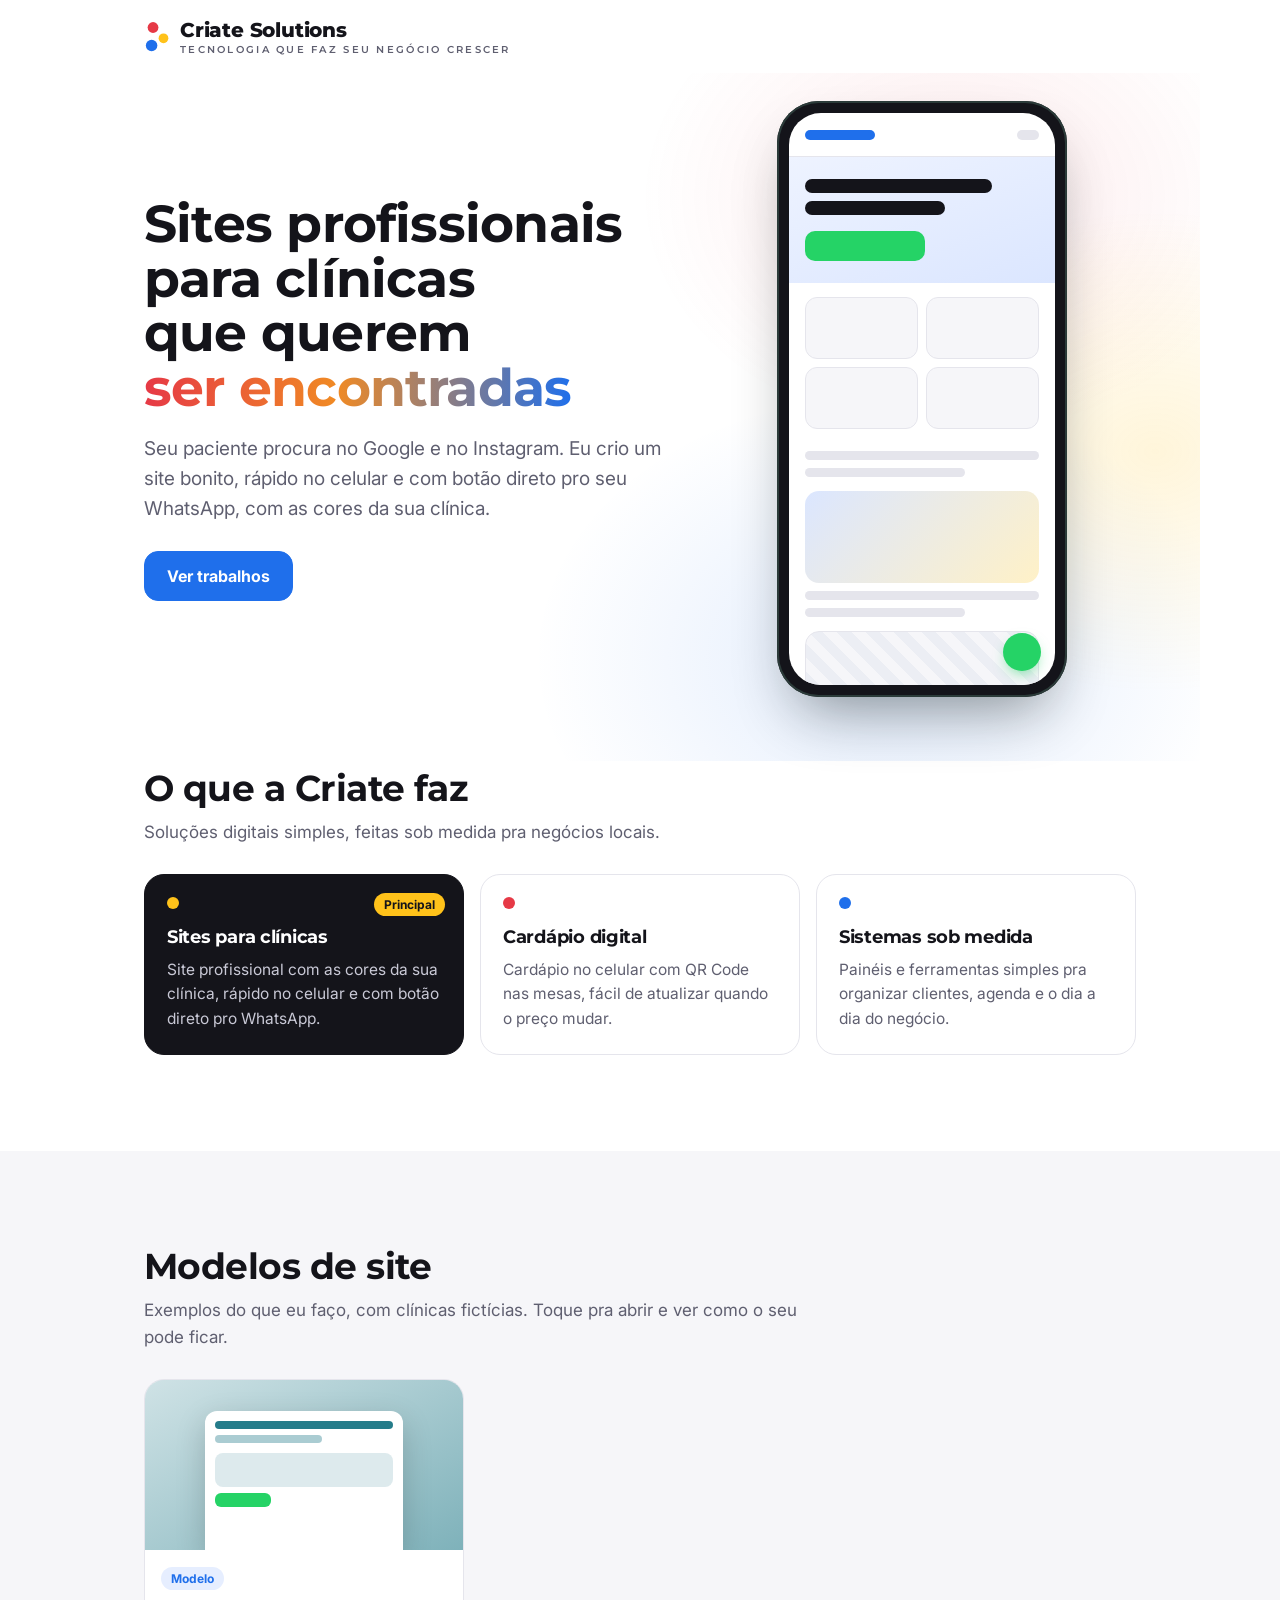
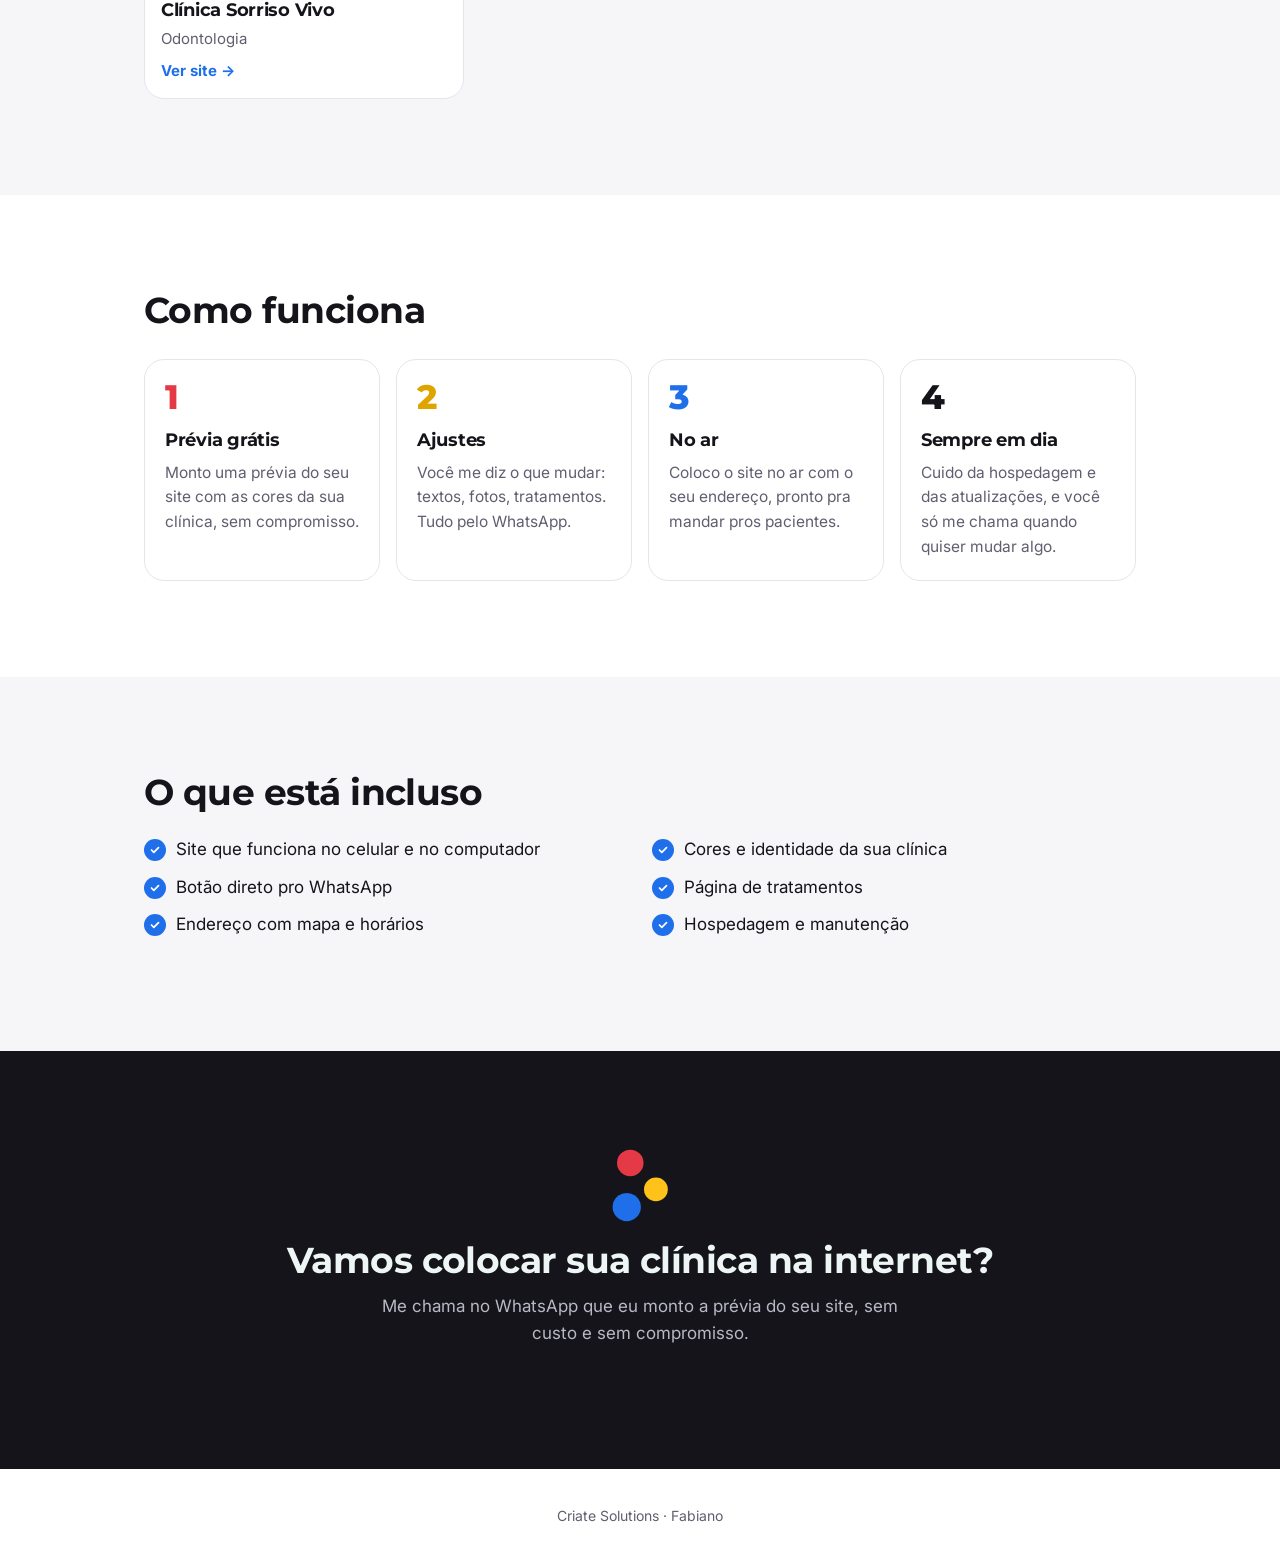
==== index.html @ 2445bb3c "Site da Criate Solutions: portfólio, painel e 3 modelos Co-Authored-By: Claude Opus 5.5 <noreply@ant" ====
<!DOCTYPE html>
<html lang="pt-BR">
<head>
<meta charset="utf-8">
<meta name="viewport" content="width=device-width,initial-scale=1">
<meta name="description" content="Criate Solutions: sites profissionais para clínicas, com botão direto pro WhatsApp e as cores da sua marca.">
<link rel="icon" href="data:image/svg+xml,%3Csvg xmlns=%22http://www.w3.org/2000/svg%22 viewBox=%220 0 32 32%22%3E%3Crect width=%2232%22 height=%2232%22 rx=%228%22 fill=%22white%22/%3E%3Ccircle cx=%2213.6%22 cy=%229.6%22 r=%224%22 fill=%22%23E63946%22/%3E%3Ccircle cx=%2221.3%22 cy=%2217.6%22 r=%223.6%22 fill=%22%23FFC21A%22/%3E%3Ccircle cx=%2212.5%22 cy=%2222.9%22 r=%224.3%22 fill=%22%231F6FEB%22/%3E%3C/svg%3E">
<title>Criate Solutions</title>
<link rel="preconnect" href="https://fonts.googleapis.com">
<link href="https://fonts.googleapis.com/css2?family=Inter:wght@400..700&family=Montserrat:wght@600;700;800&display=swap" rel="stylesheet">
<style>
/* VOICE: confiável e acolhedor, pra um dentista decidir em um minuto no celular
   IDEA: um cartão de visita que vira vitrine: cada trabalho aparece como um mini site no celular
   PICTURE: um celular grande no topo mostrando um site de clínica em construção, com os blocos montando
   COLOUR and TYPE: branco, tinta verde-escura, menta como destaque, faixa escura no final; Sora + DM Sans
   LAYOUT: hero com celular, trabalhos em grade, como funciona em passos, incluso, chamada final */
:root{color-scheme:light;--bg:#fff;--soft:#F6F6F9;--ink:#14141A;--mut:#5f5f70;--line:#E5E5EC;--pri:#1F6FEB;--pri2:#5B8DFF;--dark:#14141A;--red:#E63946;--yel:#FFC21A;--blu:#1F6FEB}
*{box-sizing:border-box;min-width:0}[hidden]{display:none!important}
body{margin:0;background:var(--bg);color:var(--ink);font:17px/1.6 Inter,system-ui,sans-serif;overflow-x:clip}
h1,h2,h3{font-family:Montserrat,sans-serif;letter-spacing:-.015em;margin:0}
h1{font-size:clamp(34px,8vw,52px);line-height:1.05;text-wrap:balance}
h2{font-size:clamp(26px,5.5vw,36px);line-height:1.1;text-wrap:balance}
h3{font-size:18px}
.wrap{max-width:1120px;margin:0 auto;padding:0 max(5vw,18px)}
.band{padding:clamp(48px,8vw,96px) 0}
.top{display:flex;justify-content:space-between;align-items:center;padding:18px 0}
.logo{font:800 20px Montserrat,sans-serif;display:flex;align-items:center;gap:10px;letter-spacing:-.01em}
.logo .dots{width:26px;height:31px;flex:none}
.logo small{display:block;font:600 9.5px Montserrat,sans-serif;letter-spacing:.24em;color:var(--mut);margin-top:2px}
.btn{font:700 16px Inter,sans-serif;display:inline-flex;align-items:center;justify-content:center;gap:8px;min-height:50px;padding:0 22px;border-radius:14px;text-decoration:none;border:1px solid var(--line);background:#fff;color:var(--ink);cursor:pointer}
.btn.pri{background:var(--pri);border-color:var(--pri);color:#fff}
.btn.wa{background:#25d366;border-color:#25d366;color:#06301a}
.btn:focus-visible,input:focus-visible,textarea:focus-visible{outline:3px solid var(--pri2);outline-offset:2px}
.hero{display:grid;grid-template-columns:minmax(0,1.1fr) minmax(0,.9fr);gap:40px;align-items:center;padding:28px max(5vw,18px) 64px;background:radial-gradient(40% 50% at 78% 18%,rgba(230,57,70,.10),transparent 70%),radial-gradient(40% 50% at 96% 55%,rgba(255,194,26,.16),transparent 70%),radial-gradient(45% 55% at 72% 85%,rgba(31,111,235,.13),transparent 70%)}
h1 em{font-style:normal;background:linear-gradient(90deg,var(--red),#f08a24 45%,var(--blu));-webkit-background-clip:text;background-clip:text;color:transparent}
.hero p.lead{font-size:19px;color:var(--mut);margin:18px 0 26px;max-width:34em}
.cta{display:flex;gap:10px;flex-wrap:wrap}
.phone{justify-self:center;width:min(290px,72vw);aspect-ratio:9/18.5;border-radius:42px;background:var(--dark);padding:12px;box-shadow:0 30px 60px -20px rgba(11,20,19,.45),inset 0 0 0 2px #2b3b39;position:relative}
.screen{height:100%;border-radius:32px;background:#fff;overflow:hidden;display:flex;flex-direction:column}
.s-nav{height:44px;display:flex;align-items:center;justify-content:space-between;padding:0 16px;border-bottom:1px solid var(--line)}
.s-nav b{width:70px;height:10px;border-radius:5px;background:var(--pri)}.s-nav i{width:22px;height:10px;border-radius:5px;background:var(--line)}
.s-hero{background:linear-gradient(160deg,#eef3ff,#dbe6ff);padding:22px 16px;display:grid;gap:8px}
.s-hero b{height:14px;border-radius:7px;background:var(--ink);width:80%}.s-hero b+b{width:60%}
.s-hero span{height:30px;width:120px;border-radius:10px;background:#25d366;margin-top:8px}
.s-grid{display:grid;grid-template-columns:1fr 1fr;gap:8px;padding:14px 16px}
.s-grid div{height:62px;border-radius:12px;background:var(--soft);border:1px solid var(--line)}
.s-row{margin:0 16px;height:9px;border-radius:5px;background:var(--line);margin-top:8px}.s-row.s{width:60%}
.screen{position:relative}
.s-vp{flex:1;overflow:hidden;position:relative}
.s-foto{margin:14px 16px 0;height:92px;border-radius:14px;background:linear-gradient(135deg,#dbe6ff,#fff1c7)}
.s-map{margin:14px 16px 16px;height:70px;border-radius:14px;background:repeating-linear-gradient(45deg,var(--soft) 0 10px,#eceef4 10px 20px);border:1px solid var(--line)}
.s-wa{position:absolute;right:14px;bottom:14px;width:38px;height:38px;border-radius:50%;background:#25d366;box-shadow:0 6px 14px -4px rgba(37,211,102,.6)}
.s-wa::after{content:"";position:absolute;inset:0;border-radius:50%;border:2px solid #25d366;opacity:0}
@media (prefers-reduced-motion:no-preference){
.phone{animation:flutua 7s ease-in-out infinite;will-change:transform}
@keyframes flutua{0%,100%{transform:translateY(0) rotate(-1.2deg)}50%{transform:translateY(-10px) rotate(1deg)}}
.s-scroll{animation:rola 16s cubic-bezier(.45,0,.25,1) 1.2s infinite;will-change:transform}
@keyframes rola{0%,14%{transform:translateY(0)}42%,58%{transform:translateY(-32%)}86%,100%{transform:translateY(0)}}
.s-wa{animation:bate 3.2s ease-in-out infinite}
.s-wa::after{animation:onda 3.2s ease-out infinite}
@keyframes bate{0%,70%,100%{transform:scale(1)}78%{transform:scale(1.08)}86%{transform:scale(.97)}}
@keyframes onda{0%,70%{transform:scale(1);opacity:0}74%{opacity:.6}100%{transform:scale(1.9);opacity:0}}
.s-hero,.s-grid div,.s-row{animation:build .7s ease both}.s-grid div:nth-child(2){animation-delay:.15s}.s-grid div:nth-child(3){animation-delay:.3s}.s-grid div:nth-child(4){animation-delay:.45s}.s-row{animation-delay:.6s}@keyframes build{from{opacity:0;transform:translateY(10px)}}}
.soft{background:var(--soft)}
.svcs{display:grid;grid-template-columns:repeat(3,minmax(0,1fr));gap:16px;margin-top:28px}
.svc{padding:22px;border-radius:20px;background:#fff;border:1px solid var(--line);position:relative}
.svc i{display:block;width:12px;height:12px;border-radius:50%;margin-bottom:14px}
.svc p{margin:6px 0 0;color:var(--mut);font-size:15.5px}
.svc.main{background:var(--ink);color:#fff;border-color:var(--ink)}.svc.main p{color:#c9c9d6}
.svc .tag{position:absolute;top:18px;right:18px;font-size:12px;font-weight:700;background:var(--yel);color:var(--ink);border-radius:99px;padding:2px 10px}
.sub{color:var(--mut);margin:10px 0 0;max-width:40em}
.works{display:grid;grid-template-columns:repeat(auto-fill,minmax(250px,1fr));gap:16px;margin-top:28px}
.work{background:#fff;border:1px solid var(--line);border-radius:20px;overflow:hidden;text-decoration:none;color:inherit;display:block}
.thumb{height:170px;display:grid;place-items:center;position:relative;overflow:hidden}
.mini{width:62%;height:82%;background:#fff;border-radius:12px 12px 0 0;align-self:end;box-shadow:0 10px 30px rgba(0,0,0,.18);padding:10px;display:grid;gap:6px;align-content:start}
.mini b{height:8px;border-radius:4px;background:currentColor;opacity:.9}.mini b.s{width:60%;opacity:.35}
.mini span{height:34px;border-radius:8px;background:currentColor;opacity:.14;margin-top:4px}
.mini em{width:56px;height:14px;border-radius:6px;background:#25d366}
.work .info{padding:14px 16px}
.work .info p{margin:2px 0 0;color:var(--mut);font-size:15px}
.work .go{color:var(--pri);font-weight:700;font-size:15px;margin-top:8px;display:inline-block}
.steps{display:grid;grid-template-columns:repeat(4,minmax(0,1fr));gap:16px;margin-top:28px}
.step{padding:20px;border-radius:20px;background:#fff;border:1px solid var(--line)}
.step:nth-child(4n+1) b{color:var(--red)}.step:nth-child(4n+2) b{color:#E0A400}.step:nth-child(4n+3) b{color:var(--blu)}
.step b{font:800 34px Montserrat,sans-serif;color:var(--ink);display:block;line-height:1}
.step h3{margin-top:12px}.step p{margin:6px 0 0;color:var(--mut);font-size:15.5px}
.inc{display:grid;grid-template-columns:repeat(2,minmax(0,1fr));gap:10px 24px;margin-top:24px;padding:0;list-style:none}
.inc li{display:flex;gap:10px;align-items:flex-start}
.inc li::before{content:"";flex:none;width:22px;height:22px;margin-top:3px;border-radius:50%;background:var(--pri) url("data:image/svg+xml,%3Csvg xmlns='http://www.w3.org/2000/svg' viewBox='0 0 24 24' fill='none' stroke='white' stroke-width='3' stroke-linecap='round' stroke-linejoin='round'%3E%3Cpath d='M6 12l4 4 8-8'/%3E%3C/svg%3E") center/14px no-repeat}
.final{background:var(--dark);color:#eef6f5;text-align:center}
.final{position:relative;overflow:hidden}.final .dots{width:64px;height:76px;margin:0 auto 18px;display:block}
.final p{color:#b9b9c6;margin:12px auto 26px;max-width:32em}
.foot{padding:22px 0;color:var(--mut);font-size:14px;text-align:center}
.mod{display:inline-block;font-size:12px;font-weight:700;color:var(--pri);background:#e6eeff;border-radius:99px;padding:2px 10px;margin-bottom:6px}
.empty{border:1px dashed var(--line);border-radius:20px;padding:24px;color:var(--mut);text-align:center;margin-top:24px}
@media(max-width:820px){.svcs{grid-template-columns:1fr}.hero{grid-template-columns:1fr;padding-top:8px;gap:28px}.phone{order:-1;width:min(230px,60vw)}.steps{grid-template-columns:repeat(2,minmax(0,1fr))}}
@media(max-width:520px){.steps,.inc,.two{grid-template-columns:1fr}.cta .btn{flex:1}}
</style>
</head>
<body>
<div class="wrap"><div class="top"><span class="logo"><svg class="dots" viewBox="26 18 72 86" aria-hidden="true"><circle cx="51" cy="36" r="15" fill="#E63946"/><circle cx="80" cy="66" r="13.5" fill="#FFC21A"/><circle cx="47" cy="86" r="16" fill="#1F6FEB"/></svg><span><span id="tEmp"></span><small>TECNOLOGIA QUE FAZ SEU NEGÓCIO CRESCER</small></span></span><a class="btn wa" id="tWa" hidden target="_blank" rel="noopener" style="min-height:42px;padding:0 16px;font-size:15px">WhatsApp</a></div></div>

<header class="wrap hero">
  <div>
    <h1 id="hTit"></h1>
    <p class="lead" id="hSub"></p>
    <div class="cta"><a class="btn pri" href="#trabalhos">Ver trabalhos</a><a class="btn wa" id="hWa" hidden target="_blank" rel="noopener">Pedir minha prévia grátis</a></div>
  </div>
  <div class="phone" aria-hidden="true"><div class="screen"><div class="s-nav"><b></b><i></i></div><div class="s-vp"><div class="s-scroll"><div class="s-hero"><b></b><b></b><span></span></div><div class="s-grid"><div></div><div></div><div></div><div></div></div><div class="s-row"></div><div class="s-row s"></div><div class="s-foto"></div><div class="s-row"></div><div class="s-row s"></div><div class="s-map"></div><div class="s-grid"><div></div><div></div></div><div class="s-row"></div><div class="s-row s"></div><div class="s-foto"></div></div></div><div class="s-wa"></div></div></div>
</header>

<section class="band" style="padding-top:8px"><div class="wrap">
  <h2 id="sTit">O que a Criate faz</h2>
  <p class="sub" id="sSub"></p>
  <div class="svcs" id="svcs"></div>
</div></section>

<section class="band soft" id="trabalhos"><div class="wrap">
  <h2 id="wTit">Trabalhos</h2>
  <p class="sub" id="wSub">Sites feitos sob medida, com as cores e o jeito de cada clínica. Toque pra abrir.</p>
  <div id="works"></div>
</div></section>

<section class="band"><div class="wrap">
  <h2>Como funciona</h2>
  <div class="steps">
    <div class="step"><b>1</b><h3>Prévia grátis</h3><p>Monto uma prévia do seu site com as cores da sua clínica, sem compromisso.</p></div>
    <div class="step"><b>2</b><h3>Ajustes</h3><p>Você me diz o que mudar: textos, fotos, tratamentos. Tudo pelo WhatsApp.</p></div>
    <div class="step"><b>3</b><h3>No ar</h3><p>Coloco o site no ar com o seu endereço, pronto pra mandar pros pacientes.</p></div>
    <div class="step"><b>4</b><h3>Sempre em dia</h3><p>Cuido da hospedagem e das atualizações, e você só me chama quando quiser mudar algo.</p></div>
  </div>
</div></section>

<section class="band soft"><div class="wrap">
  <h2>O que está incluso</h2>
  <ul class="inc" id="inc"></ul>
</div></section>

<section class="band final"><div class="wrap">
  <svg class="dots" viewBox="26 18 72 86" aria-hidden="true"><circle cx="51" cy="36" r="15" fill="#E63946"/><circle cx="80" cy="66" r="13.5" fill="#FFC21A"/><circle cx="47" cy="86" r="16" fill="#1F6FEB"/></svg>
  <h2 id="fTit"></h2>
  <p id="fSub"></p>
  <a class="btn wa" id="fWa" hidden target="_blank" rel="noopener">Falar no WhatsApp</a>
</div></section>
<p class="foot"><span id="foot"></span><a id="fIg" hidden target="_blank" rel="noopener" style="color:var(--pri);font-weight:700;margin-left:10px">Instagram</a></p>


<script id="data" type="application/json">{"empresa": "Criate Solutions", "nome": "Fabiano", "whats": "", "titulo": "Sites profissionais para clínicas que querem ser encontradas", "sub": "Seu paciente procura no Google e no Instagram. Eu crio um site bonito, rápido no celular e com botão direto pro seu WhatsApp, com as cores da sua clínica.", "inclui": ["Site que funciona no celular e no computador", "Cores e identidade da sua clínica", "Botão direto pro WhatsApp", "Página de tratamentos", "Endereço com mapa e horários", "Hospedagem e manutenção"], "works": [{"nome": "Clínica Sorriso Vivo", "area": "Odontologia", "cidade": "", "link": "https://criate-solutions.vercel.app/modelo/", "cor": "#0e6e7e", "modelo": true}], "insta": "", "destaque": "ser encontradas", "servTit": "O que a Criate faz", "servSub": "Soluções digitais simples, feitas sob medida pra negócios locais.", "servicos": [{"t": "Sites para clínicas", "d": "Site profissional com as cores da sua clínica, rápido no celular e com botão direto pro WhatsApp.", "tag": "Principal"}, {"t": "Cardápio digital", "d": "Cardápio no celular com QR Code nas mesas, fácil de atualizar quando o preço mudar.", "tag": ""}, {"t": "Sistemas sob medida", "d": "Painéis e ferramentas simples pra organizar clientes, agenda e o dia a dia do negócio.", "tag": ""}], "finalTit": "Vamos colocar sua clínica na internet?", "finalSub": "Me chama no WhatsApp que eu monto a prévia do seu site, sem custo e sem compromisso.", "msgWa": "Olá, Fabiano! Vi seu portfólio e quero uma prévia do site da minha clínica."}</script>
<script>
{
const $=id=>document.getElementById(id);
const esc=s=>String(s??'').replace(/[&<>"']/g,c=>({'&':'&amp;','<':'&lt;','>':'&gt;','"':'&quot;',"'":'&#39;'}[c]));
const BASE=JSON.parse($('data').textContent);let D=BASE;
const SB='https://ozdvjnqdkhzhegdnebso.supabase.co',KEY='sb_publishable_t3hCFgwJh0IFrNi9fDd2bQ_MPHhwihB';
const tel=t=>{let n=String(t||'').replace(/\D/g,'');if(n.length===10||n.length===11)n='55'+n;return n};
const okUrl=u=>/^https:\/\//.test(u||'');
const cor=c=>/^#[0-9a-fA-F]{6}$/.test(c||'')?c:'#1F6FEB';
const PONTOS=['var(--yel)','var(--red)','var(--blu)'];
function render(){
  $('tEmp').textContent=D.empresa;
  let t=esc(D.titulo);const dq=esc(D.destaque||'');if(dq&&t.includes(dq))t=t.replace(dq,'<em>'+dq+'</em>');$('hTit').innerHTML=t;
  $('hSub').textContent=D.sub;
  $('foot').textContent=D.empresa+' · '+D.nome;document.title=D.empresa;
  const ig=String(D.insta||'').trim().replace(/^@/,'').replace(/^https?:\/\/(www\.)?instagram\.com\//,'').replace(/[^A-Za-z0-9._]/g,'');
  $('fIg').hidden=!ig;if(ig)$('fIg').href='https://instagram.com/'+ig;
  const n=tel(D.whats),wa=n?'https://wa.me/'+n+'?text='+encodeURIComponent(D.msgWa||''):'';
  for(const id of['tWa','hWa','fWa']){$(id).hidden=!wa;if(wa)$(id).href=wa}
  $('sTit').textContent=D.servTit||'';$('sSub').textContent=D.servSub||'';
  $('svcs').innerHTML=(D.servicos||[]).map((v,i)=>`<div class="svc${i===0?' main':''}"><i style="background:${PONTOS[i%3]}"></i>${v.tag?`<span class="tag">${esc(v.tag)}</span>`:''}<h3>${esc(v.t)}</h3><p>${esc(v.d)}</p></div>`).join('');
  $('fTit').textContent=D.finalTit||'';$('fSub').textContent=D.finalSub||'';
  const soMod=D.works.length&&D.works.every(w=>w.modelo);
  $('wTit').textContent=soMod?'Modelos de site':'Trabalhos';
  $('wSub').textContent=soMod?'Exemplos do que eu faço, com clínicas fictícias. Toque pra abrir e ver como o seu pode ficar.':'Sites feitos sob medida, com as cores e o jeito de cada clínica. Toque pra abrir.';
  $('inc').innerHTML=(D.inclui||[]).map(x=>`<li>${esc(x)}</li>`).join('');
  $('works').innerHTML=D.works.length?`<div class="works">${D.works.map(w=>{const ok=okUrl(w.link),tag=ok?'a':'div',c=cor(w.cor);return `<${tag} class="work" ${ok?`href="${esc(w.link)}" target="_blank" rel="noopener"`:''}><div class="thumb" style="background:linear-gradient(150deg,${c}33,${c}88);color:${c}"><div class="mini"><b></b><b class="s"></b><span></span><em></em></div></div><div class="info">${w.modelo?'<span class="mod">Modelo</span>':''}<h3>${esc(w.nome)}</h3><p>${esc([w.area,w.cidade].filter(Boolean).join(' · '))}</p>${ok?'<span class="go">Ver site →</span>':''}</div></${tag}>`}).join('')}</div>`:'<div class="empty">Novos trabalhos chegando em breve.</div>';
}
render();
/* textos salvos no painel de controle (/admin) */
fetch(SB+'/rest/v1/portfolio?id=eq.principal&select=dados',{headers:{apikey:KEY}}).then(r=>r.ok?r.json():null).then(a=>{
  const x=a&&a[0]&&a[0].dados;if(x&&typeof x==='object'&&Object.keys(x).length){D={...BASE,...x};if(!Array.isArray(D.works))D.works=[];render()}
}).catch(()=>{});
}
</script>
</body>
</html>
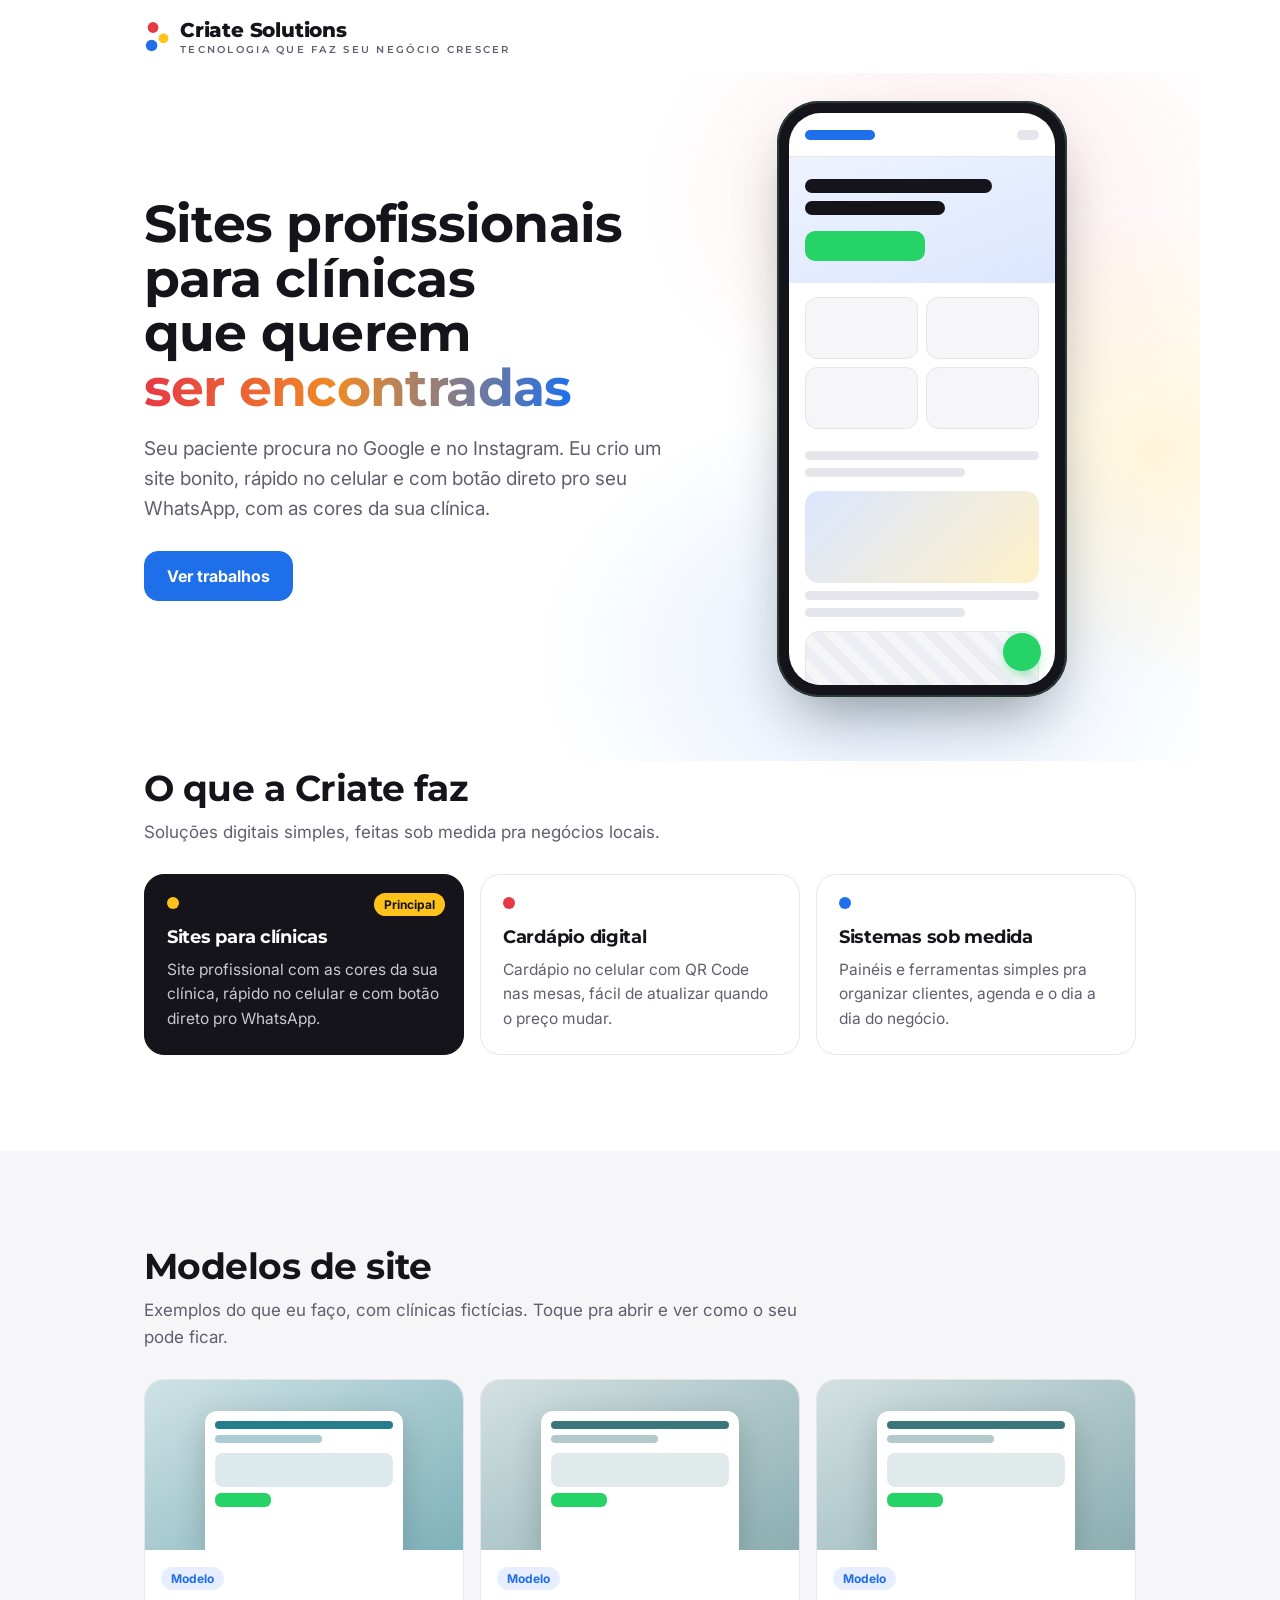
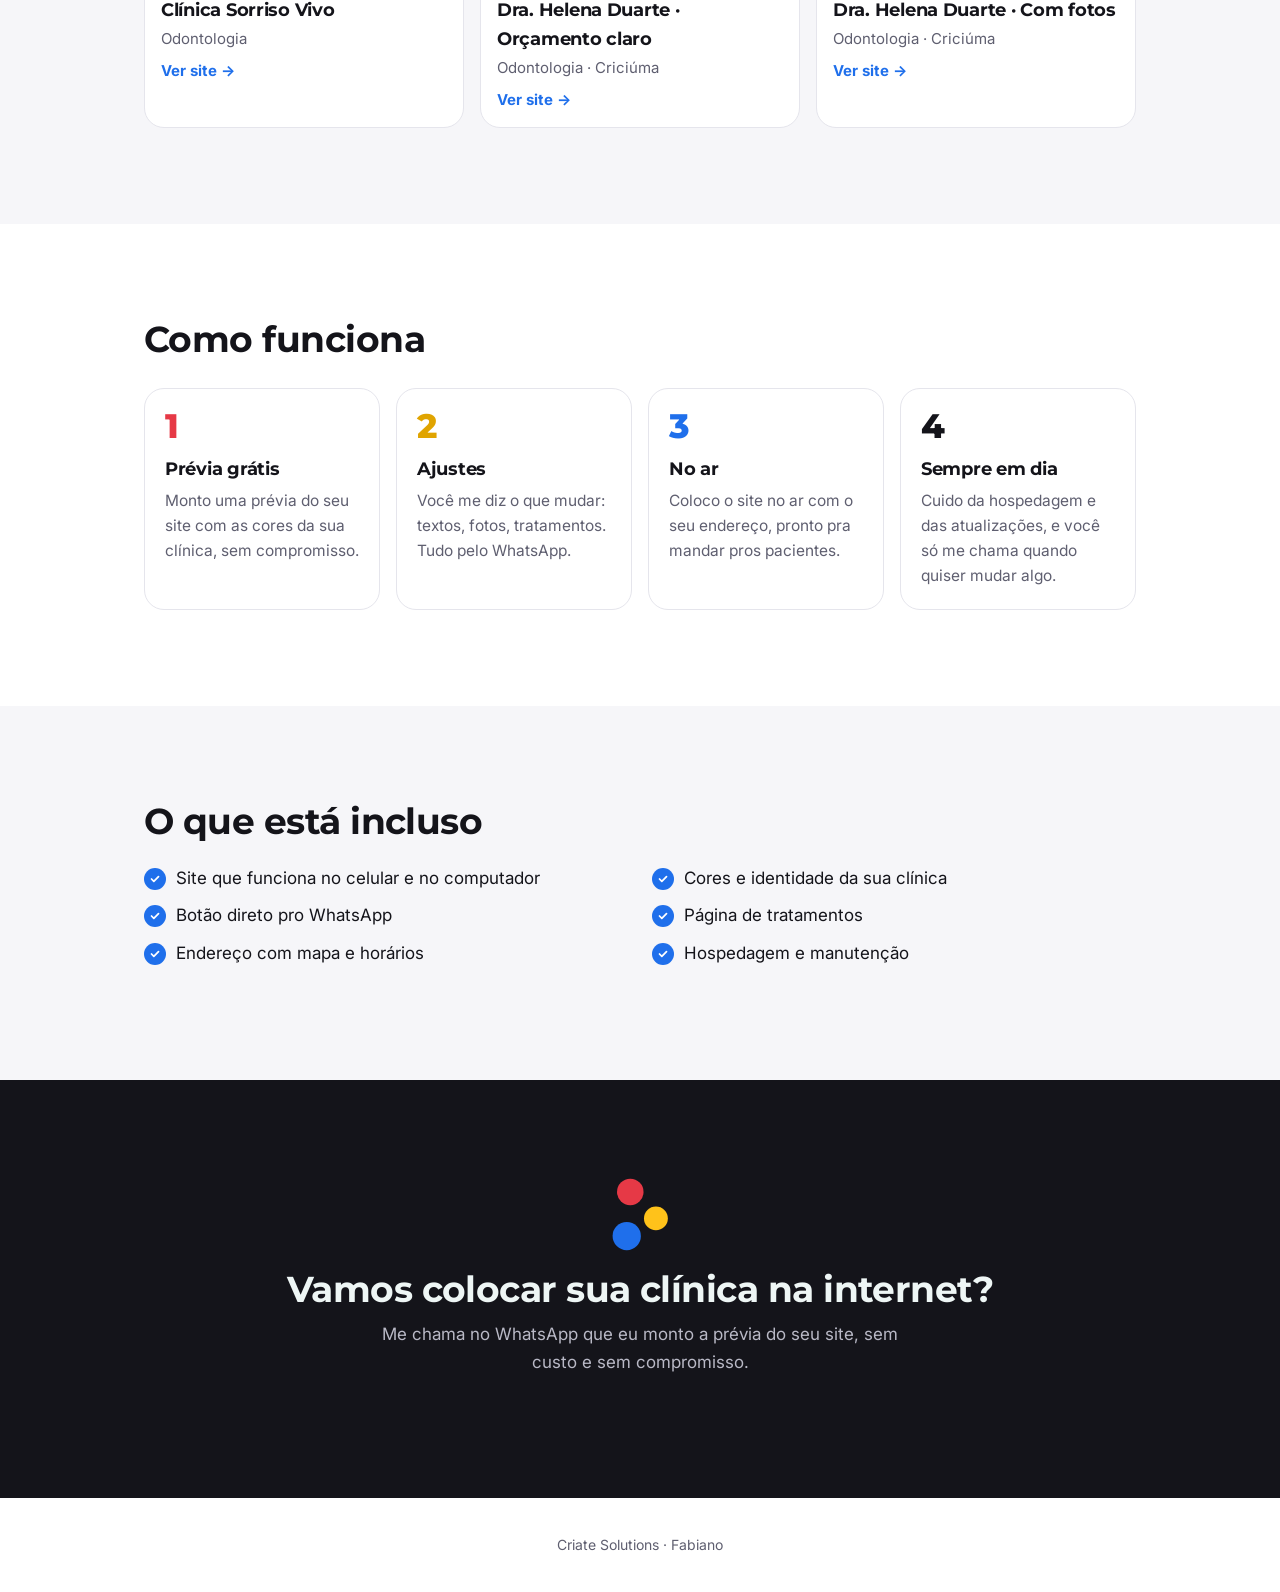
==== commit 07a77d16: "Portfólio mostra sempre os 3 modelos Co-Authored-By: Claude Opus 5.5 <noreply@anthropic.com> Claude-" ====
--- a/index.html
+++ b/index.html
@@ -145,7 +145,7 @@
 <p class="foot"><span id="foot"></span><a id="fIg" hidden target="_blank" rel="noopener" style="color:var(--pri);font-weight:700;margin-left:10px">Instagram</a></p>
 
 
-<script id="data" type="application/json">{"empresa": "Criate Solutions", "nome": "Fabiano", "whats": "", "titulo": "Sites profissionais para clínicas que querem ser encontradas", "sub": "Seu paciente procura no Google e no Instagram. Eu crio um site bonito, rápido no celular e com botão direto pro seu WhatsApp, com as cores da sua clínica.", "inclui": ["Site que funciona no celular e no computador", "Cores e identidade da sua clínica", "Botão direto pro WhatsApp", "Página de tratamentos", "Endereço com mapa e horários", "Hospedagem e manutenção"], "works": [{"nome": "Clínica Sorriso Vivo", "area": "Odontologia", "cidade": "", "link": "https://criate-solutions.vercel.app/modelo/", "cor": "#0e6e7e", "modelo": true}], "insta": "", "destaque": "ser encontradas", "servTit": "O que a Criate faz", "servSub": "Soluções digitais simples, feitas sob medida pra negócios locais.", "servicos": [{"t": "Sites para clínicas", "d": "Site profissional com as cores da sua clínica, rápido no celular e com botão direto pro WhatsApp.", "tag": "Principal"}, {"t": "Cardápio digital", "d": "Cardápio no celular com QR Code nas mesas, fácil de atualizar quando o preço mudar.", "tag": ""}, {"t": "Sistemas sob medida", "d": "Painéis e ferramentas simples pra organizar clientes, agenda e o dia a dia do negócio.", "tag": ""}], "finalTit": "Vamos colocar sua clínica na internet?", "finalSub": "Me chama no WhatsApp que eu monto a prévia do seu site, sem custo e sem compromisso.", "msgWa": "Olá, Fabiano! Vi seu portfólio e quero uma prévia do site da minha clínica."}</script>
+<script id="data" type="application/json">{"empresa": "Criate Solutions", "nome": "Fabiano", "whats": "", "titulo": "Sites profissionais para clínicas que querem ser encontradas", "sub": "Seu paciente procura no Google e no Instagram. Eu crio um site bonito, rápido no celular e com botão direto pro seu WhatsApp, com as cores da sua clínica.", "inclui": ["Site que funciona no celular e no computador", "Cores e identidade da sua clínica", "Botão direto pro WhatsApp", "Página de tratamentos", "Endereço com mapa e horários", "Hospedagem e manutenção"], "works": [{"nome": "Clínica Sorriso Vivo", "area": "Odontologia", "cidade": "", "link": "https://criate-solutions.vercel.app/modelo/", "cor": "#0e6e7e", "modelo": true}, {"nome": "Dra. Helena Duarte · Orçamento claro", "area": "Odontologia", "cidade": "Criciúma", "link": "https://criate-solutions.vercel.app/modelo-2/", "cor": "#26686e", "modelo": true}, {"nome": "Dra. Helena Duarte · Com fotos", "area": "Odontologia", "cidade": "Criciúma", "link": "https://criate-solutions.vercel.app/modelo-3/", "cor": "#26686e", "modelo": true}], "insta": "", "destaque": "ser encontradas", "servTit": "O que a Criate faz", "servSub": "Soluções digitais simples, feitas sob medida pra negócios locais.", "servicos": [{"t": "Sites para clínicas", "d": "Site profissional com as cores da sua clínica, rápido no celular e com botão direto pro WhatsApp.", "tag": "Principal"}, {"t": "Cardápio digital", "d": "Cardápio no celular com QR Code nas mesas, fácil de atualizar quando o preço mudar.", "tag": ""}, {"t": "Sistemas sob medida", "d": "Painéis e ferramentas simples pra organizar clientes, agenda e o dia a dia do negócio.", "tag": ""}], "finalTit": "Vamos colocar sua clínica na internet?", "finalSub": "Me chama no WhatsApp que eu monto a prévia do seu site, sem custo e sem compromisso.", "msgWa": "Olá, Fabiano! Vi seu portfólio e quero uma prévia do site da minha clínica."}</script>
 <script>
 {
 const $=id=>document.getElementById(id);
@@ -177,7 +177,11 @@
 render();
 /* textos salvos no painel de controle (/admin) */
 fetch(SB+'/rest/v1/portfolio?id=eq.principal&select=dados',{headers:{apikey:KEY}}).then(r=>r.ok?r.json():null).then(a=>{
-  const x=a&&a[0]&&a[0].dados;if(x&&typeof x==='object'&&Object.keys(x).length){D={...BASE,...x};if(!Array.isArray(D.works))D.works=[];render()}
+  const x=a&&a[0]&&a[0].dados;if(x&&typeof x==='object'&&Object.keys(x).length){D={...BASE,...x};if(!Array.isArray(D.works))D.works=[];
+    /* os modelos da Criate aparecem sempre, mesmo que não estejam no painel */
+    const tem=new Set(D.works.map(w=>String(w.link||'').replace(/\/?$/,'/')));
+    for(const w of BASE.works)if(w.modelo&&!tem.has(w.link))D.works.push(w);
+    render()}
 }).catch(()=>{});
 }
 </script>
